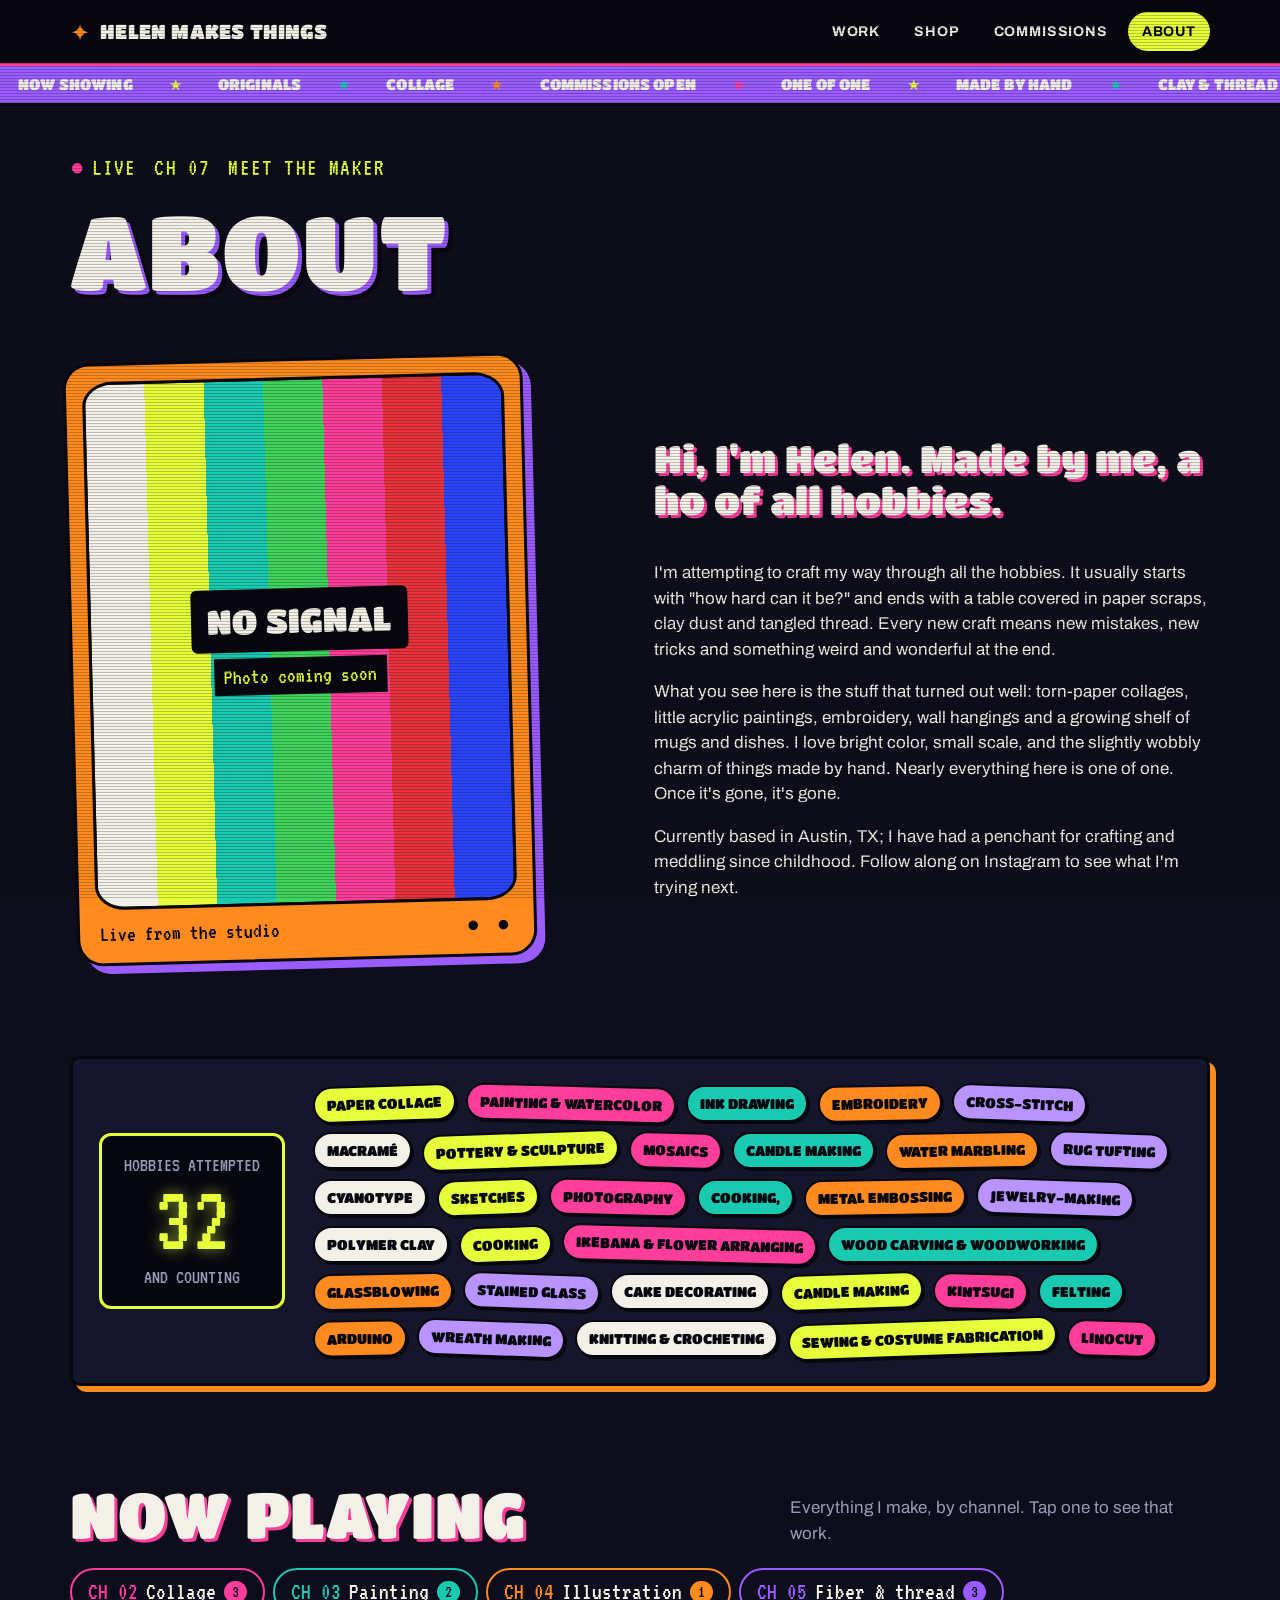
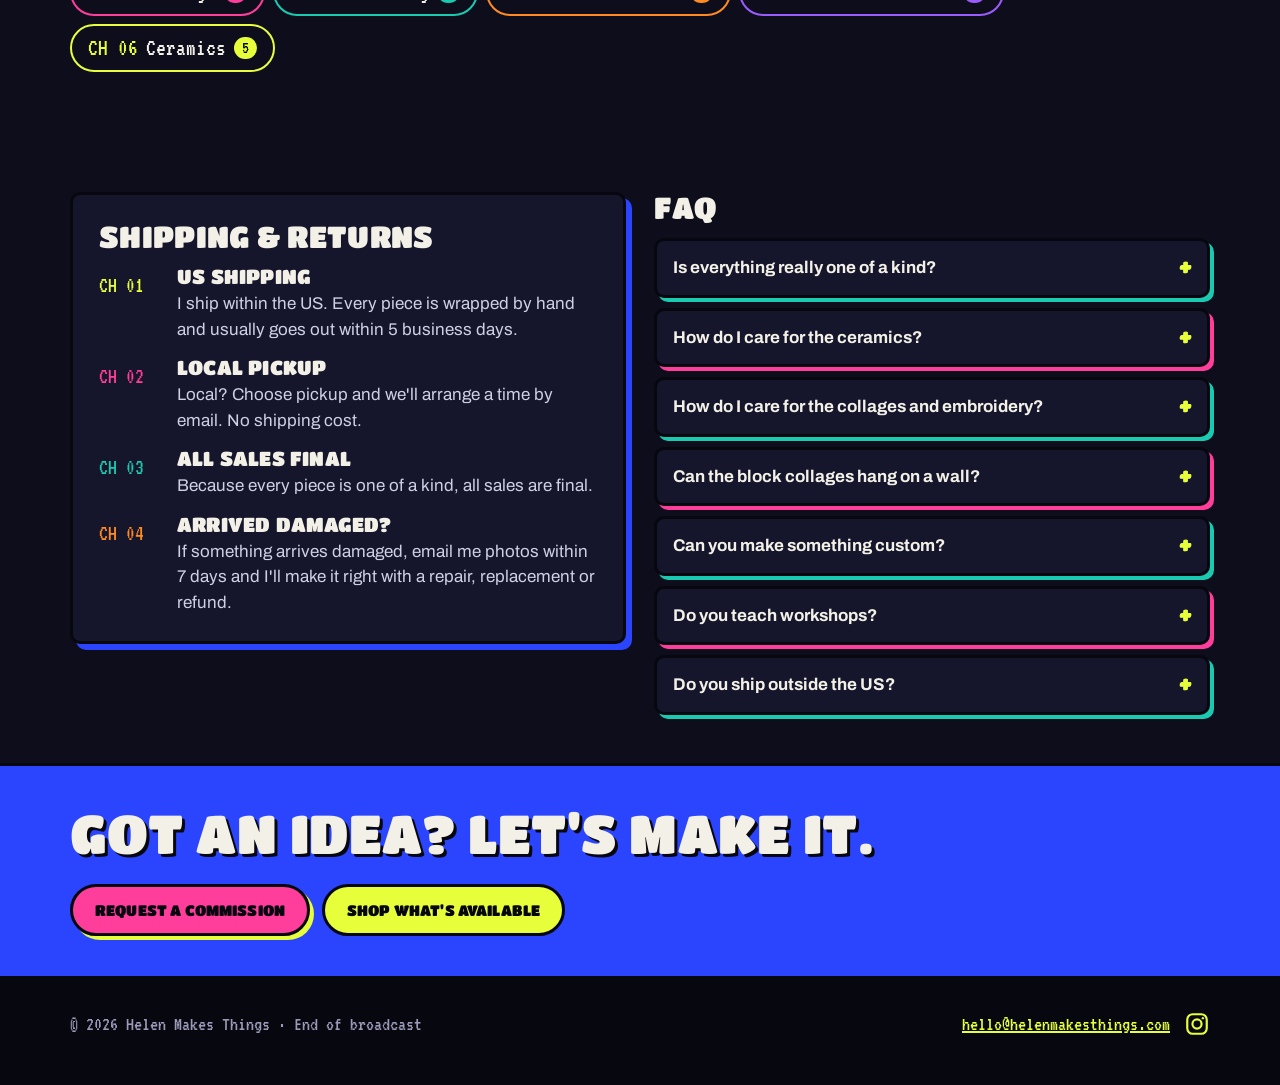
==== about.html @ 1c2e9bf0 "Launch Helen Makes Things website" ====
<!doctype html>
<html lang="en">
<head>
<meta charset="utf-8">
<meta name="viewport" content="width=device-width, initial-scale=1">
<title>About — Helen Makes Things</title>
<meta name="description" content="About Helen Makes Things.">
<link rel="preconnect" href="https://fonts.googleapis.com">
<link rel="preconnect" href="https://fonts.gstatic.com" crossorigin>
<link href="https://fonts.googleapis.com/css2?family=Archivo:wght@400;700&family=Titan+One&family=Instrument+Serif:ital@1&family=VT323&display=swap" rel="stylesheet">
<link rel="stylesheet" href="styles.css">
</head>
<body data-page="about">
<div id="site-header"></div>
<main>
<div class="page-title"><div class="wrap">
  <div class="osd"><span class="rec">LIVE</span><span>CH 07</span><span>MEET THE MAKER</span></div>
  <h1 style="margin-top:12px">About</h1>
</div></div>

<section class="block about-intro"><div class="wrap two">
  <div id="about-photo"></div>
  <div class="prose" id="about-bio"></div>
</div></section>

<section class="block"><div class="wrap">
  <div class="scoreboard panel">
    <div class="score"><span class="label">Hobbies attempted</span><span class="num" id="hobby-count"></span><span class="label">and counting</span></div>
    <div class="hobbies" id="about-hobbies"></div>
  </div>
</div></section>

<section class="block"><div class="wrap">
  <div class="block-head"><h2>Now playing</h2><p>Everything I make, by channel. Tap one to see that work.</p></div>
  <div class="channels" id="about-channels"></div>
</div></section>

<section class="block"><div class="wrap two">
  <div class="panel">
    <h2 style="font-size:30px;margin-bottom:16px">Shipping &amp; returns</h2>
    <ol class="steps" id="about-policies"></ol>
  </div>
  <div>
    <h2 style="font-size:30px;margin-bottom:16px">FAQ</h2>
    <div class="faq" id="about-faq"></div>
  </div>
</div></section>

<div class="cta"><div class="wrap">
  <h2>Got an idea? Let's make it.</h2>
  <div class="btn-row">
    <a class="btn pink" href="commissions.html">Request a commission</a>
    <a class="btn" href="shop.html">Shop what's available</a>
  </div>
</div></div>
</main>
<div id="site-footer"></div>
<script src="data.js"></script>
<script src="site.js"></script>
</body>
</html>
---- styles.css ----
:root {
  --ink: #07070f;
  --night: #0d0d1c;
  --panel: #15152b;
  --blue: #2b45ff;
  --yellow: #e6ff3a;
  --pink: #ff3d9a;
  --paper: #f3f1e7;
  --mute: #9a9ab8;
  --display: "Titan One", "Arial Rounded MT Bold", "Arial Black", sans-serif;
  --teal: #19c9b0; --orange: #ff8a1f; --purple: #9b5cff;
  --body: "Archivo", system-ui, sans-serif;
  --tv: "VT323", ui-monospace, monospace;
  --script: "Instrument Serif", Georgia, serif;
}
* { box-sizing: border-box; }
html { scroll-behavior: smooth; }
body {
  margin: 0; background: var(--night); color: var(--paper);
  font-family: var(--body); font-size: 17px; line-height: 1.5;
}
/* CRT scanlines over everything */
body::after {
  content: ""; position: fixed; inset: 0; pointer-events: none; z-index: 50;
  background: repeating-linear-gradient(to bottom, rgba(0,0,0,.22) 0 1px, transparent 1px 3px);
  mix-blend-mode: multiply;
}
a { color: inherit; }
img { max-width: 100%; display: block; }
.wrap { max-width: 1180px; margin: 0 auto; padding: 0 20px; }

/* ---------- header ---------- */
.top {
  position: sticky; top: 0; z-index: 20; background: var(--ink);
  border-bottom: 3px solid var(--yellow);
}
.top .wrap { display: flex; align-items: center; gap: 20px; padding-top: 12px; padding-bottom: 12px; flex-wrap: wrap; }
.logo {
  font-family: var(--display); text-transform: uppercase; text-decoration: none;
  font-size: 20px; letter-spacing: .02em; display: flex; align-items: center; gap: 10px;
}
.logo .star { color: var(--yellow); font-size: 24px; line-height: 1; }
.nav { margin-left: auto; display: flex; gap: 6px; flex-wrap: wrap; }
.nav a {
  text-decoration: none; text-transform: uppercase; font-weight: 700; font-size: 14px;
  letter-spacing: .06em; padding: 7px 12px; border: 2px solid transparent; border-radius: 999px;
}
.nav a:hover { border-color: var(--paper); }
.nav a[aria-current="page"] { background: var(--yellow); color: var(--ink); }

/* ---------- ticker ---------- */
.ticker { background: var(--blue); overflow: hidden; border-bottom: 3px solid var(--ink); }
.ticker-track {
  display: flex; width: max-content; animation: slide 28s linear infinite;
  font-family: var(--display); text-transform: uppercase; font-size: 15px; padding: 7px 0;
}
.ticker-track span { padding: 0 18px; white-space: nowrap; }
.ticker-track span:nth-child(even) { color: var(--yellow); }
@keyframes slide { to { transform: translateX(-50%); } }
@media (prefers-reduced-motion: reduce) { .ticker-track { animation: none; } }

/* ---------- hero ---------- */
.hero {
  position: relative; overflow: hidden; padding: 56px 0 48px;
  background:
    radial-gradient(ellipse at 20% 0%, rgba(43,69,255,.75), transparent 60%),
    radial-gradient(ellipse at 90% 100%, rgba(255,61,154,.35), transparent 55%),
    var(--night);
  border-bottom: 3px solid var(--ink);
}
.osd { font-family: var(--tv); font-size: 24px; color: var(--yellow); letter-spacing: .05em; display: flex; gap: 18px; flex-wrap: wrap; }
.osd .rec::before { content: "●"; color: var(--pink); margin-right: 6px; animation: blink 1.2s steps(2) infinite; }
@keyframes blink { 50% { opacity: 0; } }
h1, h2, h3 { font-family: var(--display); text-transform: uppercase; line-height: .95; margin: 0; letter-spacing: -.01em; }
.hero h1 {
  font-size: clamp(48px, 10.5vw, 132px); margin: 14px 0 18px;
  text-shadow: 4px 4px 0 var(--blue), 8px 8px 0 var(--ink);
}
.hero h1 em { font-family: var(--script); font-style: italic; text-transform: none; font-weight: 400; color: var(--yellow); letter-spacing: 0; }
.hero p { max-width: 560px; font-size: 20px; margin: 0 0 26px; }
.sticker {
  position: absolute; right: 4%; top: 46px; transform: rotate(12deg);
  background: var(--yellow); color: var(--ink); border: 3px solid var(--ink);
  border-radius: 50%; padding: 22px 30px; text-align: center;
  font-family: var(--script); font-style: italic; font-size: 26px; line-height: 1;
  box-shadow: 5px 5px 0 var(--pink);
}
@media (max-width: 800px) { .sticker { position: static; display: inline-block; margin-top: 26px; transform: rotate(-4deg); } }

/* ---------- buttons ---------- */
.btn {
  display: inline-flex; align-items: center; gap: 10px; cursor: pointer;
  font-family: var(--display); text-transform: uppercase; font-size: 15px; text-decoration: none;
  background: var(--yellow); color: var(--ink); border: 3px solid var(--ink); border-radius: 999px;
  padding: 12px 22px; box-shadow: 4px 4px 0 var(--blue); transition: transform .08s, box-shadow .08s;
}
.btn:hover { transform: translate(2px, 2px); box-shadow: 2px 2px 0 var(--blue); }
.btn.pink { background: var(--pink); box-shadow: 4px 4px 0 var(--yellow); }
.btn.ghost { background: transparent; color: var(--paper); border-color: var(--paper); box-shadow: none; }
.btn .price { font-family: var(--tv); font-size: 22px; line-height: 1; }
.btn-row { display: flex; gap: 12px; flex-wrap: wrap; }

/* ---------- sections ---------- */
section.block { padding: 48px 0; }
.block-head { display: flex; align-items: end; justify-content: space-between; gap: 20px; flex-wrap: wrap; margin-bottom: 22px; }
.block-head h2 { font-size: clamp(34px, 6vw, 64px); }
.block-head p { margin: 0; color: var(--mute); max-width: 420px; }
.page-title { padding: 44px 0 8px; }
.page-title h1 { font-size: clamp(44px, 9vw, 104px); text-shadow: 4px 4px 0 var(--blue); }
.page-title p { font-size: 20px; max-width: 620px; }

/* ---------- channel filters ---------- */
.channels { display: flex; gap: 8px; flex-wrap: wrap; margin-bottom: 24px; align-items: center; }
.channels button {
  font-family: var(--tv); font-size: 22px; line-height: 1; cursor: pointer;
  background: var(--panel); color: var(--paper); border: 2px solid var(--mute);
  padding: 8px 14px; border-radius: 6px;
}
.channels button b { color: var(--yellow); font-weight: 400; margin-right: 8px; }
.channels button[aria-pressed="true"] { background: var(--blue); border-color: var(--yellow); }
.channels .sale-toggle { margin-left: auto; border-style: dashed; }
.channels .sale-toggle[aria-pressed="true"] { background: var(--pink); color: var(--ink); border-style: solid; border-color: var(--ink); }

/* ---------- grid ---------- */
.grid { display: grid; grid-template-columns: repeat(auto-fill, minmax(250px, 1fr)); gap: 22px; }
.card {
  background: var(--panel); border: 3px solid var(--ink); border-radius: 10px; overflow: hidden;
  box-shadow: 6px 6px 0 var(--blue); cursor: pointer; text-align: left; padding: 0; color: inherit; font: inherit;
  display: flex; flex-direction: column; transition: transform .1s, box-shadow .1s;
}
.card:hover, .card:focus-visible { transform: translate(-2px, -2px); box-shadow: 9px 9px 0 var(--yellow); outline: none; }
.art { aspect-ratio: 4 / 5; position: relative; background-size: cover; background-position: center; border-bottom: 3px solid var(--ink); }
.art img { width: 100%; height: 100%; object-fit: cover; }
.tag {
  position: absolute; top: 10px; left: 10px; font-family: var(--display); font-size: 12px; text-transform: uppercase;
  padding: 4px 9px; border: 2px solid var(--ink); border-radius: 4px; background: var(--yellow); color: var(--ink);
}
.tag.print { background: var(--paper); }
.tag.sold { background: var(--pink); transform: rotate(-4deg); }
.tag.archive { background: var(--ink); color: var(--mute); border-color: var(--mute); }
.card-body { padding: 14px 14px 16px; display: flex; flex-direction: column; gap: 4px; }
.card-body h3 { font-size: 19px; }
.card-body .meta { font-family: var(--tv); font-size: 19px; color: var(--mute); line-height: 1.1; }
.card-body .cost { font-family: var(--tv); font-size: 26px; color: var(--yellow); line-height: 1; margin-top: 6px; }
.empty { font-family: var(--tv); font-size: 26px; color: var(--mute); padding: 40px 0; }

/* ---------- detail dialog ---------- */
dialog {
  width: min(920px, 94vw); padding: 0; color: var(--paper); background: var(--panel);
  border: 3px solid var(--yellow); border-radius: 12px; box-shadow: 10px 10px 0 var(--blue);
}
dialog::backdrop { background: rgba(4,4,12,.82); }
.detail { display: grid; grid-template-columns: 1fr 1fr; }
.detail .art { aspect-ratio: auto; min-height: 420px; border-bottom: 0; border-right: 3px solid var(--ink); }
.detail-body { padding: 26px; display: flex; flex-direction: column; gap: 12px; }
.detail-body h2 { font-size: 36px; }
.detail-body .meta { font-family: var(--tv); font-size: 22px; color: var(--yellow); line-height: 1.15; }
.detail-body .note { font-size: 14px; color: var(--mute); margin: 0; }
.close { position: absolute; top: 10px; right: 10px; z-index: 2; width: 40px; height: 40px; border-radius: 50%;
  border: 3px solid var(--ink); background: var(--pink); color: var(--ink); font-family: var(--display); font-size: 18px; cursor: pointer; }
@media (max-width: 700px) { .detail { grid-template-columns: 1fr; } .detail .art { min-height: 300px; border-right: 0; border-bottom: 3px solid var(--ink); } }

/* ---------- panels, steps, forms ---------- */
.panel { background: var(--panel); border: 3px solid var(--ink); border-radius: 10px; padding: 26px; box-shadow: 6px 6px 0 var(--blue); }
.two { display: grid; grid-template-columns: 1fr 1fr; gap: 28px; align-items: start; }
@media (max-width: 800px) { .two { grid-template-columns: 1fr; } }
.steps { list-style: none; padding: 0; margin: 0; display: grid; gap: 16px; counter-reset: s; }
.steps li { counter-increment: s; display: grid; grid-template-columns: 64px 1fr; gap: 14px; align-items: start; }
.steps li::before { content: "CH " counter(s, decimal-leading-zero); font-family: var(--tv); font-size: 22px; color: var(--yellow); padding-top: 2px; }
.steps h3 { font-size: 20px; margin-bottom: 4px; }
.steps p { margin: 0; color: #cfcfe6; }
form { display: grid; gap: 14px; }
label { display: grid; gap: 6px; font-weight: 700; font-size: 14px; text-transform: uppercase; letter-spacing: .06em; }
input, select, textarea {
  font: inherit; font-size: 17px; color: var(--paper); background: var(--ink);
  border: 2px solid var(--mute); border-radius: 6px; padding: 11px 12px; width: 100%;
}
input:focus, select:focus, textarea:focus, button:focus-visible, a:focus-visible { outline: 3px solid var(--yellow); outline-offset: 2px; }
.banner { background: var(--pink); color: var(--ink); font-family: var(--display); text-transform: uppercase; padding: 10px 16px; border: 3px solid var(--ink); border-radius: 8px; display: inline-block; transform: rotate(-1.5deg); }
.prose p { max-width: 62ch; }
.prose .lead { font-size: 22px; }

/* ---------- call-to-action strip + footer ---------- */
.cta { background: var(--blue); border-block: 3px solid var(--ink); padding: 40px 0; }
.cta .wrap { display: flex; align-items: center; justify-content: space-between; gap: 24px; flex-wrap: wrap; }
.cta h2 { font-size: clamp(30px, 5vw, 54px); text-shadow: 3px 3px 0 var(--ink); }
footer { background: var(--ink); padding: 30px 0 46px; font-family: var(--tv); font-size: 20px; color: var(--mute); }
footer .wrap { display: flex; justify-content: space-between; gap: 16px; flex-wrap: wrap; }
footer a { color: var(--yellow); }

/* ============ v2: bubbly type, more colour, TV-set cards ============ */
h1, h2, h3, .logo, .btn, .tag, .ticker-track, .banner, .close { font-weight: 400; letter-spacing: .01em; }
h1, h2, h3 { line-height: 1; }
.hero h1 { text-shadow: 4px 4px 0 var(--pink), 8px 8px 0 var(--purple), 12px 12px 0 var(--ink); }
.hero h1 em { color: var(--yellow); }
.hero {
  background:
    radial-gradient(ellipse at 15% 0%, rgba(43,69,255,.8), transparent 55%),
    radial-gradient(ellipse at 95% 10%, rgba(25,201,176,.45), transparent 45%),
    radial-gradient(ellipse at 85% 100%, rgba(255,61,154,.45), transparent 55%),
    radial-gradient(ellipse at 10% 100%, rgba(155,92,255,.4), transparent 50%),
    var(--night);
}
.sticker { background: var(--orange); box-shadow: 5px 5px 0 var(--teal); }
.page-title h1 { text-shadow: 4px 4px 0 var(--purple), 8px 8px 0 var(--ink); }
.block-head h2 { text-shadow: 3px 3px 0 var(--teal); }
section.block:nth-of-type(odd) .block-head h2 { text-shadow: 3px 3px 0 var(--pink); }

/* rainbow ticker + logo star */
.ticker { background: var(--purple); }
.ticker-track span:nth-child(8n+2) { color: var(--yellow); }
.ticker-track span:nth-child(8n+4) { color: var(--teal); }
.ticker-track span:nth-child(8n+6) { color: var(--orange); }
.ticker-track span:nth-child(8n+8) { color: var(--pink); }
.ticker-track span:nth-child(odd) { color: var(--paper); }
.top { border-bottom-color: var(--pink); }
.logo .star { color: var(--orange); }

/* channel buttons: one colour each */
.channels button:nth-child(6n+1) { --c: var(--yellow); }
.channels button:nth-child(6n+2) { --c: var(--pink); }
.channels button:nth-child(6n+3) { --c: var(--teal); }
.channels button:nth-child(6n+4) { --c: var(--orange); }
.channels button:nth-child(6n+5) { --c: var(--purple); }
.channels button:nth-child(6n+6) { --c: var(--paper); }
.channels button[data-m] { border-color: var(--c); border-radius: 999px; }
.channels button[data-m] b { color: var(--c); }
.channels button[data-m][aria-pressed="true"] { background: var(--c); color: var(--ink); border-color: var(--ink); box-shadow: 3px 3px 0 var(--paper); }
.channels button[data-m][aria-pressed="true"] b { color: var(--ink); }
.steps li:nth-child(4n+2)::before { color: var(--pink); }
.steps li:nth-child(4n+3)::before { color: var(--teal); }
.steps li:nth-child(4n+4)::before { color: var(--orange); }

/* cards as little coloured TV sets */
.grid { gap: 30px 26px; }
.card:nth-child(5n+1) { --acc: var(--yellow); --sh: var(--pink); }
.card:nth-child(5n+2) { --acc: var(--pink);   --sh: var(--teal); }
.card:nth-child(5n+3) { --acc: var(--teal);   --sh: var(--orange); }
.card:nth-child(5n+4) { --acc: var(--orange); --sh: var(--purple); }
.card:nth-child(5n+5) { --acc: var(--purple); --sh: var(--yellow); }
.card {
  background: var(--acc); color: var(--ink); border-radius: 22px; padding: 12px 12px 0;
  box-shadow: 7px 7px 0 var(--sh); overflow: visible;
}
.card:nth-child(odd) { transform: rotate(-1deg); }
.card:nth-child(even) { transform: rotate(1deg); }
.card:hover, .card:focus-visible { transform: rotate(0) translate(-3px, -3px); box-shadow: 11px 11px 0 var(--sh); }
.card .art {
  border: 3px solid var(--ink); border-radius: 26px / 20px; overflow: hidden;
  box-shadow: inset 0 0 0 4px rgba(7,7,15,.35);
}
.card .art::after { /* screen glare */
  content: ""; position: absolute; inset: 0; pointer-events: none;
  background: linear-gradient(135deg, rgba(255,255,255,.28) 0 12%, transparent 30%);
}
.card-body { padding: 12px 4px 14px; position: relative; }
.card-body::after { /* TV knobs */
  content: ""; position: absolute; right: 4px; top: 14px; width: 12px; height: 12px; border-radius: 50%;
  background: var(--ink); box-shadow: -18px 0 0 var(--ink);
}
.card-body h3 { font-size: 20px; padding-right: 44px; }
.card-body .meta { color: rgba(7,7,15,.78); }
.card-body .cost {
  align-self: flex-start; background: var(--ink); color: var(--acc); border-radius: 999px;
  padding: 4px 12px; margin-top: 8px;
}
.card .tag { border-radius: 999px; }
@media (prefers-reduced-motion: reduce) { .card { transform: none !important; } }

/* ============ v3: real photos + photo switcher in the detail view ============ */
.card .art { background: var(--ink); }
.detail .viewer { display: flex; flex-direction: column; background: var(--ink); border-right: 3px solid var(--ink); }
.detail .viewer .art { flex: 1; border-right: 0; min-height: 460px; max-height: 72vh; }
.detail .viewer .art img { object-fit: contain; }
.thumbs { display: flex; gap: 8px; padding: 10px; background: var(--ink); }
.thumbs button { width: 60px; height: 60px; padding: 0; border: 2px solid var(--mute); border-radius: 8px; overflow: hidden; cursor: pointer; background: none; }
.thumbs button img { width: 100%; height: 100%; object-fit: cover; }
.thumbs button[aria-pressed="true"] { border-color: var(--yellow); box-shadow: 0 0 0 2px var(--yellow); }
@media (max-width: 700px) { .detail .viewer { border-right: 0; border-bottom: 3px solid var(--ink); } .detail .viewer .art { min-height: 320px; } }

/* ============ v4: About page ============ */
.about-intro .two { align-items: center; }
.tv-photo { margin: 0; background: var(--orange); border: 3px solid var(--ink); border-radius: 26px; padding: 16px 16px 12px; box-shadow: 8px 8px 0 var(--purple); transform: rotate(-1.5deg); max-width: 460px; }
.tv-photo .screen { aspect-ratio: 4 / 5; border: 3px solid var(--ink); border-radius: 30px / 24px; overflow: hidden; background: var(--ink); position: relative; }
.tv-photo .screen img { width: 100%; height: 100%; object-fit: cover; }
.tv-photo figcaption { font-family: var(--tv); font-size: 22px; color: var(--ink); padding: 8px 4px 0; display: flex; justify-content: space-between; }
.tv-photo figcaption::after { content: "● ●"; letter-spacing: 4px; }
.no-signal { position: absolute; inset: 0; display: grid; place-content: center; text-align: center; gap: 6px;
  background: linear-gradient(90deg, #f3f1e7 0 14.28%, var(--yellow) 0 28.56%, var(--teal) 0 42.84%, #3fd35b 0 57.12%, var(--pink) 0 71.4%, #e8323c 0 85.68%, var(--blue) 0); }
.no-signal span { font-family: var(--display); font-size: 34px; text-transform: uppercase; background: var(--ink); color: var(--paper); padding: 6px 16px; border-radius: 6px; }
.no-signal small { font-family: var(--tv); font-size: 22px; background: var(--ink); color: var(--yellow); padding: 2px 10px; justify-self: center; }
.prose .lead { font-family: var(--display); font-size: clamp(26px, 3.4vw, 38px); line-height: 1.1; text-shadow: 3px 3px 0 var(--pink); }
mark.todo { background: var(--yellow); color: var(--ink); padding: 0 4px; border-radius: 3px; }
.chip { display: inline-flex; align-items: center; gap: 8px; text-decoration: none; font-family: var(--tv); font-size: 24px; line-height: 1; padding: 10px 16px; border: 2px solid var(--c, var(--yellow)); border-radius: 999px; }
.chip b { color: var(--c, var(--yellow)); font-weight: 400; }
.chip span { background: var(--c, var(--yellow)); color: var(--ink); border-radius: 999px; padding: 2px 8px; font-size: 18px; }
.chip:hover { background: var(--c, var(--yellow)); color: var(--ink); }
.chip:hover b { color: var(--ink); }
.chip:nth-child(5n+1) { --c: var(--pink); } .chip:nth-child(5n+2) { --c: var(--teal); } .chip:nth-child(5n+3) { --c: var(--orange); }
.chip:nth-child(5n+4) { --c: var(--purple); } .chip:nth-child(5n+5) { --c: var(--yellow); }
.faq { display: grid; gap: 10px; }
.faq details { background: var(--panel); border: 3px solid var(--ink); border-radius: 10px; box-shadow: 4px 4px 0 var(--teal); }
.faq details:nth-child(even) { box-shadow: 4px 4px 0 var(--pink); }
.faq summary { cursor: pointer; padding: 14px 16px; font-weight: 700; list-style: none; display: flex; justify-content: space-between; gap: 12px; }
.faq summary::-webkit-details-marker { display: none; }
.faq summary::after { content: "+"; font-family: var(--display); color: var(--yellow); font-size: 22px; line-height: 1; }
.faq details[open] summary::after { content: "–"; }
.faq details p { margin: 0; padding: 0 16px 16px; color: #cfcfe6; }
.scoreboard { display: grid; grid-template-columns: auto 1fr; gap: 28px; align-items: center; box-shadow: 6px 6px 0 var(--orange); }
.score { display: grid; justify-items: center; text-align: center; background: var(--ink); border: 3px solid var(--yellow); border-radius: 12px; padding: 14px 22px; }
.score .num { font-family: var(--tv); font-size: 96px; line-height: .85; color: var(--yellow); text-shadow: 0 0 14px rgba(230,255,58,.55); }
.score .label { font-family: var(--tv); font-size: 20px; color: var(--mute); text-transform: uppercase; }
.hobbies { display: flex; flex-wrap: wrap; gap: 10px; }
.hobby { font-family: var(--display); text-transform: uppercase; font-size: 14px; color: var(--ink); background: var(--c); border: 2px solid var(--ink); border-radius: 999px; padding: 6px 12px; box-shadow: 2px 2px 0 var(--ink); }
.hobby:nth-child(6n+1) { --c: var(--yellow); transform: rotate(-2deg); } .hobby:nth-child(6n+2) { --c: var(--pink); transform: rotate(1.5deg); }
.hobby:nth-child(6n+3) { --c: var(--teal); } .hobby:nth-child(6n+4) { --c: var(--orange); transform: rotate(-1deg); }
.hobby:nth-child(6n+5) { --c: #b994ff; transform: rotate(2deg); } .hobby:nth-child(6n+6) { --c: var(--paper); }
@media (max-width: 640px) { .scoreboard { grid-template-columns: 1fr; } }
footer .wrap > span:last-child { display: inline-flex; align-items: center; gap: 14px; }
footer .ig { display: inline-flex; color: var(--yellow); transition: color .15s, transform .15s; }
footer .ig:hover { color: var(--pink); transform: rotate(-8deg) scale(1.1); }
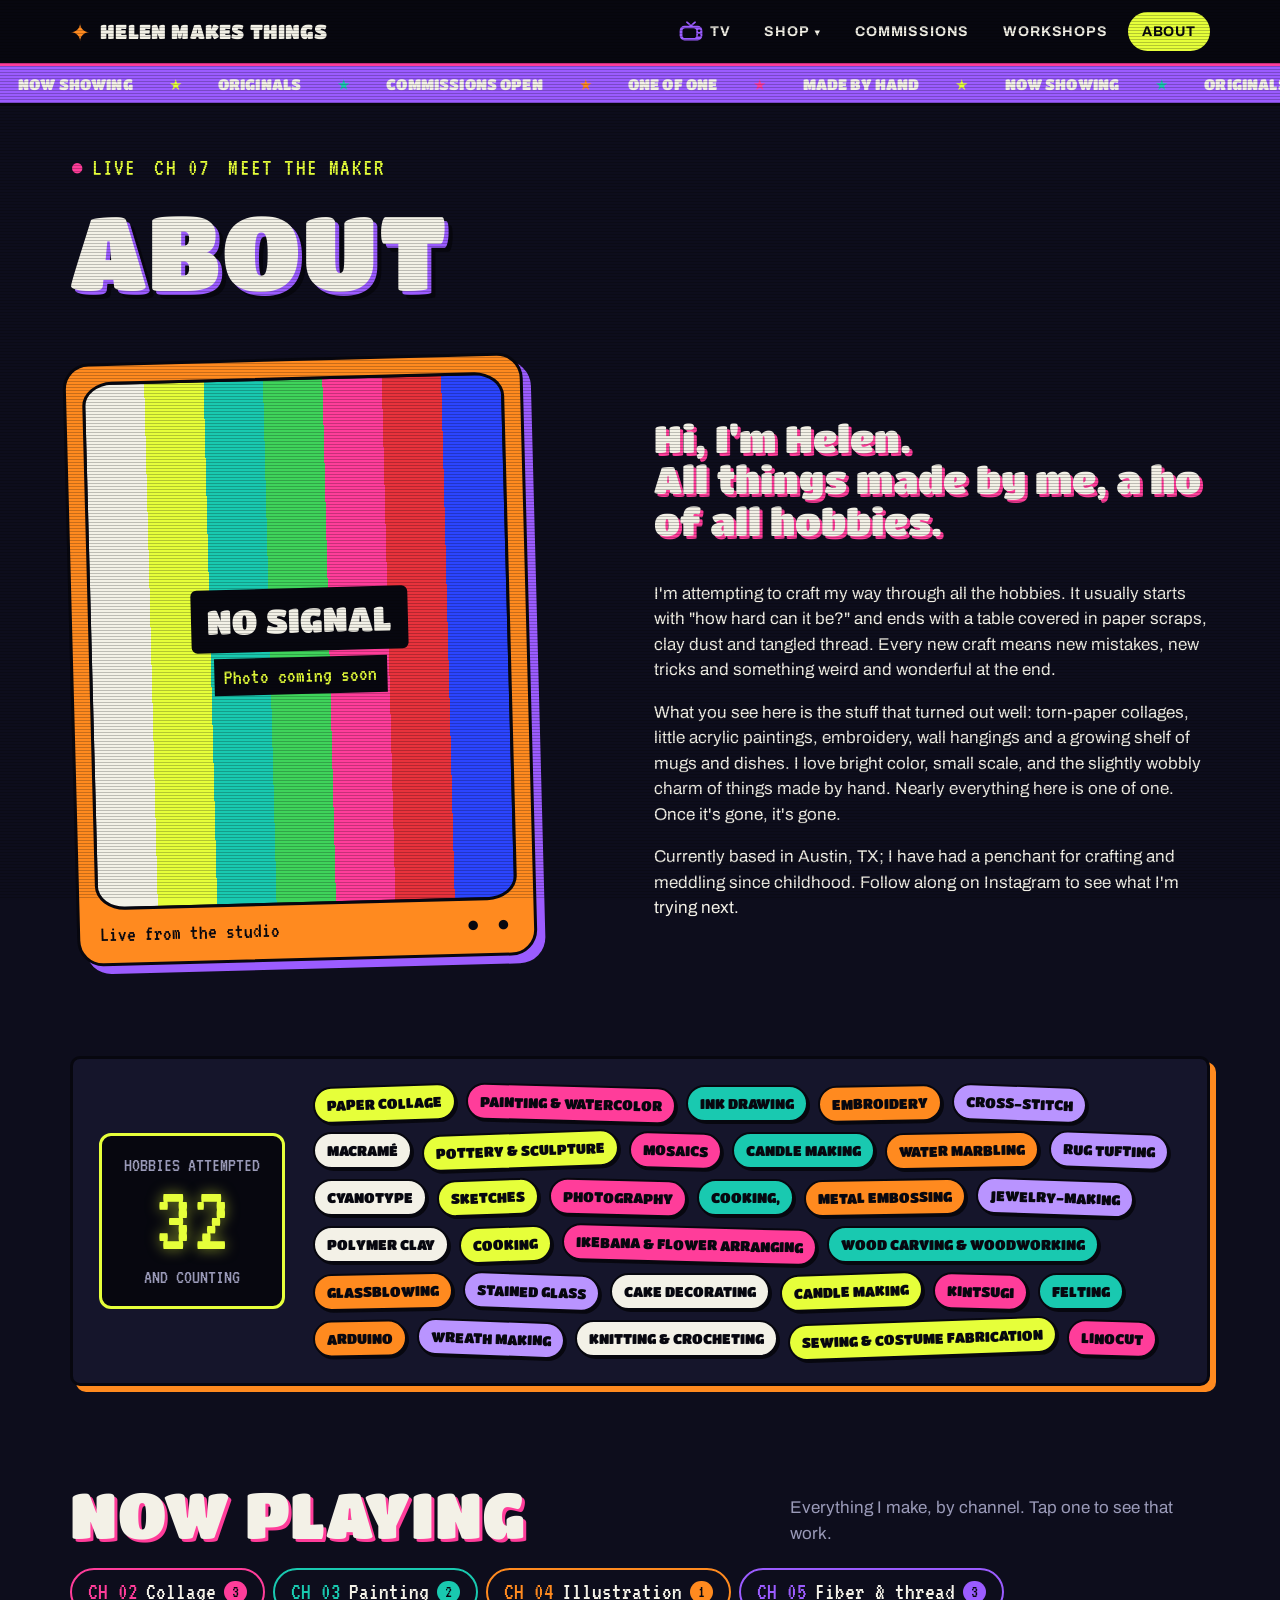
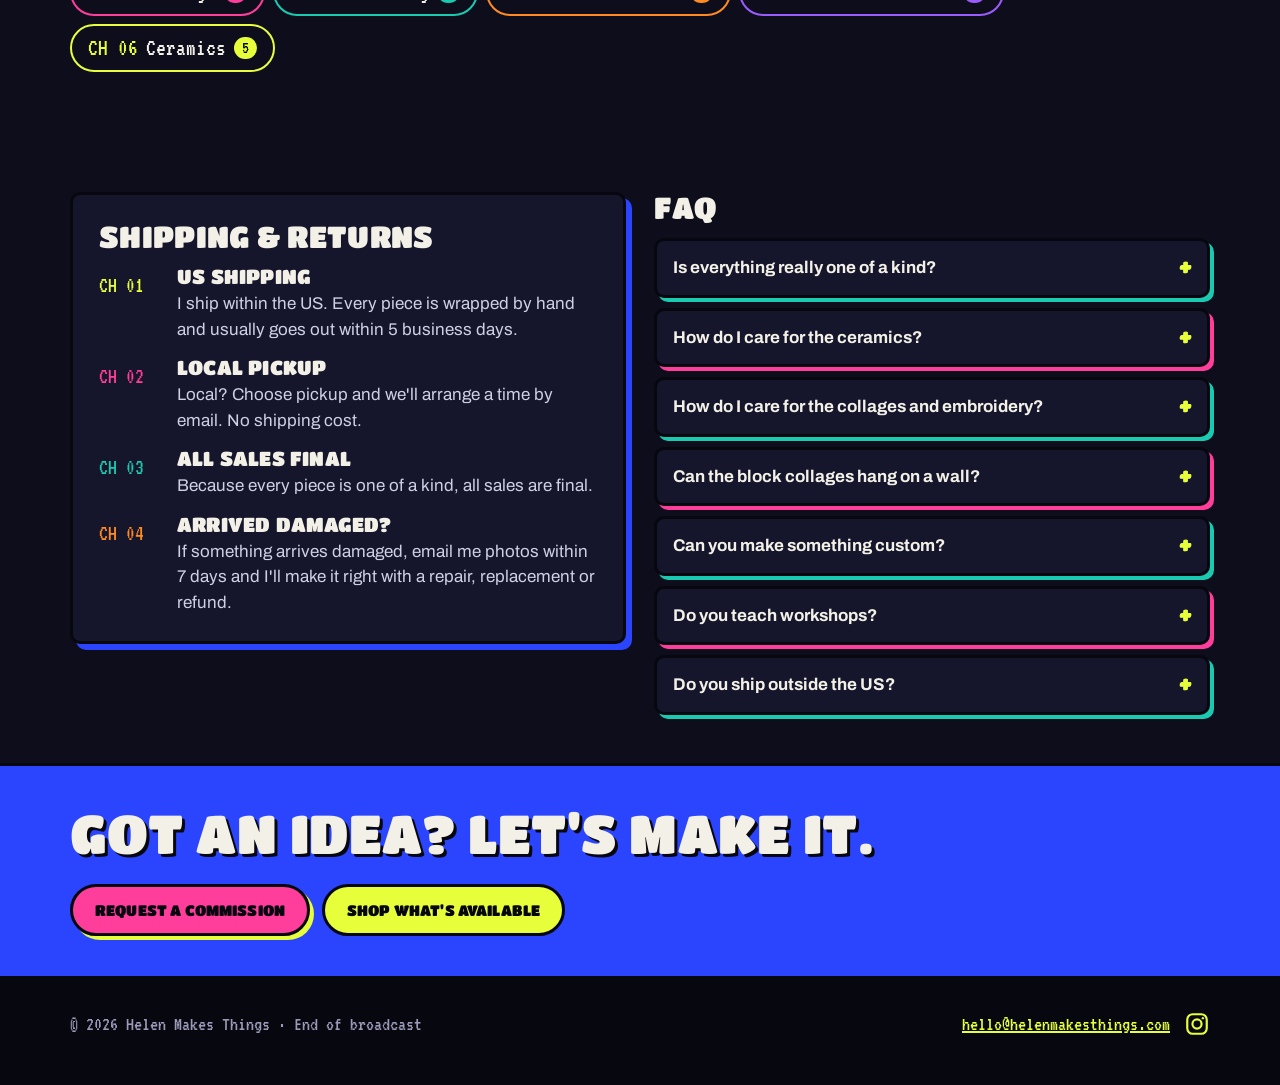
==== commit 5dfeccb0: "SEO, piece pages, link previews, visitor analytics" ====
--- a/about.html
+++ b/about.html
@@ -3,8 +3,17 @@
 <head>
 <meta charset="utf-8">
 <meta name="viewport" content="width=device-width, initial-scale=1">
-<title>About — Helen Makes Things</title>
-<meta name="description" content="About Helen Makes Things.">
+<title>About Helen · Austin Maker of All Hobbies | Helen Makes Things</title>
+<meta name="description" content="Meet Helen, an Austin, TX maker trying every craft: collage, painting, embroidery, pottery and 30+ more hobbies. Shipping, pickup and FAQ.">
+<link rel="canonical" href="https://helenmakesthings.com/about.html">
+<link rel="icon" href="favicon.svg" type="image/svg+xml">
+<meta property="og:site_name" content="Helen Makes Things">
+<meta property="og:type" content="website">
+<meta property="og:title" content="About Helen · Austin Maker of All Hobbies | Helen Makes Things">
+<meta property="og:description" content="Meet Helen, an Austin, TX maker trying every craft: collage, painting, embroidery, pottery and 30+ more hobbies. Shipping, pickup and FAQ.">
+<meta property="og:url" content="https://helenmakesthings.com/about.html">
+<meta property="og:image" content="https://helenmakesthings.com/images/share.jpg">
+<meta name="twitter:card" content="summary_large_image">
 <link rel="preconnect" href="https://fonts.googleapis.com">
 <link rel="preconnect" href="https://fonts.gstatic.com" crossorigin>
 <link href="https://fonts.googleapis.com/css2?family=Archivo:wght@400;700&family=Titan+One&family=Instrument+Serif:ital@1&family=VT323&display=swap" rel="stylesheet">
@@ -57,5 +66,6 @@
 <div id="site-footer"></div>
 <script src="data.js"></script>
 <script src="site.js"></script>
+<!-- Cloudflare Web Analytics --><script defer src='https://static.cloudflareinsights.com/beacon.min.js' data-cf-beacon='{"token": "6a5af505f2d046c8a8bab8df41182385"}'></script><!-- End Cloudflare Web Analytics -->
 </body>
 </html>
--- a/styles.css
+++ b/styles.css
@@ -319,3 +319,346 @@
 footer .wrap > span:last-child { display: inline-flex; align-items: center; gap: 14px; }
 footer .ig { display: inline-flex; color: var(--yellow); transition: color .15s, transform .15s; }
 footer .ig:hover { color: var(--pink); transform: rotate(-8deg) scale(1.1); }
+
+/* ============ v5: tagline line break + workshops Coming Soon ============ */
+[data-site-tagline] { white-space: pre-line; }
+.coming-soon { grid-column: 1 / -1; text-align: center; padding: 56px 20px 64px; border: 3px solid var(--ink); border-radius: 18px; box-shadow: 8px 8px 0 var(--pink);
+  background: repeating-linear-gradient(90deg, rgba(255,255,255,.035) 0 2px, transparent 2px 6px), var(--panel); }
+.coming-soon .osd { justify-content: center; margin-bottom: 14px; }
+.coming-soon h2 { font-size: clamp(54px, 12vw, 140px); color: var(--yellow); text-shadow: 4px 4px 0 var(--pink), 8px 8px 0 var(--purple), 12px 12px 0 var(--ink); }
+.coming-soon p { margin: 26px auto 0; max-width: 46ch; font-size: 19px; }
+.coming-soon a { color: var(--yellow); }
+
+/* ============ v6: Shop hover menu + Shop category buttons ============ */
+.has-menu { position: relative; display: flex; }
+.has-menu .caret { font-size: 11px; margin-left: 2px; display: inline-block; transition: transform .15s; }
+.has-menu .menu {
+  display: none; position: absolute; top: 100%; left: 0; z-index: 30; min-width: 190px; padding-top: 10px;
+}
+.has-menu .menu::before { content: ""; position: absolute; inset: 10px 0 0; background: var(--ink); border: 3px solid var(--yellow); border-radius: 12px; box-shadow: 6px 6px 0 var(--pink); z-index: -1; }
+.has-menu .menu a { display: block; margin: 4px 6px; border-radius: 8px; white-space: nowrap; }
+.has-menu .menu a:first-child { margin-top: 10px; color: var(--yellow); border-bottom: 2px dashed rgba(230,255,58,.35); border-radius: 8px 8px 0 0; padding-bottom: 10px; }
+.has-menu .menu a:last-child { margin-bottom: 10px; }
+.has-menu .menu a:hover, .has-menu .menu a:focus-visible { background: var(--yellow); color: var(--ink); border-color: transparent; }
+.has-menu:hover .menu, .has-menu:focus-within .menu { display: block; }
+.has-menu:hover .caret, .has-menu:focus-within .caret { transform: rotate(180deg); }
+@media (max-width: 700px) { .has-menu .menu { left: auto; right: -40px; } }
+.shop-cats { margin: 22px 0 0; }
+.shop-cats .chip { font-size: 21px; padding: 8px 14px; }
+.shop-cats .chip[aria-current] { background: var(--c, var(--yellow)); color: var(--ink); box-shadow: 3px 3px 0 var(--paper); }
+.shop-cats .chip:first-child { --c: var(--yellow); }
+
+/* ============ v7: home page TV + TV guide ============ */
+.sr-only { position: absolute; width: 1px; height: 1px; overflow: hidden; clip: rect(0 0 0 0); white-space: nowrap; }
+.tv-hero { padding: 40px 0 48px; }
+.tv-layout { display: grid; grid-template-columns: minmax(0, 0.85fr) minmax(0, 1.15fr); gap: 40px; align-items: center; }
+.tv-hero h1 { font-size: clamp(46px, 7vw, 96px); margin: 12px 0 16px; }
+.tv-intro p { font-size: 19px; }
+@media (max-width: 960px) {
+  .tv-layout { grid-template-columns: 1fr; gap: 26px; }
+  .tv-intro { text-align: center; }
+  .tv-intro .osd, .tv-intro .btn-row { justify-content: center; }
+}
+
+/* --- the set --- */
+.tv { width: 100%; max-width: 640px; justify-self: center; }
+.tv-body {
+  background: linear-gradient(180deg, #2a2a2e 0%, #18181b 55%, #121214 100%);
+  border-radius: 26px 26px 18px 18px; padding: 22px 22px 0;
+  box-shadow: inset 0 2px 0 rgba(255,255,255,.12), inset 0 -3px 0 rgba(0,0,0,.6), 0 0 0 3px var(--ink), 10px 12px 0 var(--pink), 0 30px 60px rgba(0,0,0,.5);
+}
+.tv-bezel { background: #0d0d0f; border-radius: 22px; padding: 14px; box-shadow: inset 0 0 0 2px #2c2c31, inset 0 6px 14px rgba(0,0,0,.9); }
+.tv-screen {
+  position: relative; aspect-ratio: 4 / 3; overflow: hidden; background: #101012;
+  border-radius: 34px / 30px;
+  box-shadow: inset 0 0 40px rgba(0,0,0,.85), inset 0 0 0 2px #000;
+}
+.tv-picture, .tv-static, .tv-open { position: absolute; inset: 0; }
+.tv-fill { position: absolute; inset: -20px; width: calc(100% + 40px); height: calc(100% + 40px); object-fit: cover; filter: blur(22px) brightness(.45) saturate(1.2); }
+.tv-art { position: absolute; inset: 0; width: 100%; height: 100%; object-fit: contain; filter: saturate(1.08) contrast(1.04); }
+/* curved-glass glare, scanlines and vignette */
+.tv-screen::before { content: ""; position: absolute; inset: 0; z-index: 3; pointer-events: none;
+  background:
+    radial-gradient(120% 90% at 30% 10%, rgba(255,255,255,.16), transparent 45%),
+    repeating-linear-gradient(to bottom, rgba(0,0,0,.25) 0 1px, transparent 1px 3px),
+    radial-gradient(ellipse at center, transparent 55%, rgba(0,0,0,.55) 100%); }
+.tv-static { width: 100%; height: 100%; opacity: 0; z-index: 4; image-rendering: pixelated; pointer-events: none; transition: opacity .08s; }
+.tv-screen.is-static .tv-static { opacity: 1; }
+.tv-open { z-index: 6; background: transparent; border: 0; cursor: pointer; border-radius: inherit; }
+.tv-open:focus-visible { outline: 3px solid var(--yellow); outline-offset: -6px; }
+.tv-osd { position: absolute; top: 6%; right: 8%; z-index: 5; font-family: var(--tv); font-size: clamp(28px, 6vw, 46px); color: #6dff7c;
+  text-shadow: 0 0 8px rgba(109,255,124,.7), 2px 2px 0 rgba(0,0,0,.6); opacity: 0; transition: opacity .2s; pointer-events: none; }
+.tv-osd.show { opacity: 1; }
+.tv-lower { position: absolute; left: 6%; right: 6%; bottom: 7%; z-index: 5; pointer-events: none; display: flex; flex-wrap: wrap; align-items: center; gap: 4px 10px;
+  background: rgba(10,14,60,.82); border: 2px solid rgba(230,255,58,.7); border-radius: 6px; padding: 7px 12px; }
+.tv-lower .net { font-family: var(--tv); font-size: 19px; color: var(--yellow); text-transform: uppercase; }
+.tv-lower b { font-family: var(--display); font-weight: 400; text-transform: uppercase; font-size: clamp(14px, 2.4vw, 19px); color: #fff; }
+.tag-mini { font-family: var(--display); font-size: 11px; text-transform: uppercase; padding: 2px 7px; border-radius: 999px; background: var(--yellow); color: var(--ink); }
+.tag-mini.sold { background: var(--pink); }
+
+/* --- controls panel under the screen --- */
+.tv-panel { display: grid; grid-template-columns: 1fr auto 1fr; align-items: center; gap: 14px; padding: 14px 4px 16px; }
+.tv-grille { height: 44px; border-radius: 6px; background: radial-gradient(circle, #050506 1.4px, transparent 1.7px) 0 0 / 7px 7px, #1d1d20; box-shadow: inset 0 1px 2px rgba(0,0,0,.7); }
+.tv-controls { display: flex; align-items: center; gap: 14px; }
+.tv-btn-group { display: flex; align-items: center; gap: 6px; }
+.tv-label { font-family: var(--tv); font-size: 18px; color: #9a9aa3; margin-right: 2px; }
+.tv-btn {
+  min-width: 44px; height: 40px; border-radius: 9px; border: 0; cursor: pointer; color: #d8d8de; font-size: 15px;
+  background: linear-gradient(180deg, #3a3a40, #1e1e22); box-shadow: inset 0 1px 0 rgba(255,255,255,.15), 0 3px 0 #050506; transition: transform .06s, box-shadow .06s;
+}
+.tv-btn:active { transform: translateY(2px); box-shadow: inset 0 1px 0 rgba(255,255,255,.1), 0 1px 0 #050506; }
+.tv-btn:hover { color: var(--yellow); }
+.tv-power { display: flex; align-items: center; gap: 7px; padding: 0 12px; font-family: var(--tv); font-size: 17px; text-transform: uppercase; }
+.tv-power .led { width: 8px; height: 8px; border-radius: 50%; background: #ff3b3b; box-shadow: 0 0 8px #ff3b3b; }
+.tv-jacks { display: flex; gap: 5px; }
+.tv-jacks i { width: 13px; height: 13px; border-radius: 50%; border: 3px solid #2a2a2f; }
+.tv-jacks i:nth-child(1) { background: #f2d43a; } .tv-jacks i:nth-child(2) { background: #f2f2f2; } .tv-jacks i:nth-child(3) { background: #e3352f; }
+.tv-hint { text-align: center; font-family: var(--tv); font-size: 19px; color: var(--mute); margin: 18px 0 0; }
+@media (max-width: 560px) {
+  .tv-body { padding: 14px 14px 0; border-radius: 20px 20px 14px 14px; }
+  .tv-bezel { padding: 9px; border-radius: 16px; }
+  .tv-panel { grid-template-columns: 1fr; padding: 10px 0 12px; }
+  .tv-grille { display: none; }
+  .tv-controls { justify-content: space-between; }
+  .tv-jacks { display: none; }
+}
+
+/* --- powered off --- */
+.tv-off-msg { position: absolute; inset: 0; z-index: 7; background: #050506; opacity: 0; pointer-events: none; transition: opacity .35s .15s; }
+.tv-off-msg::after { content: ""; position: absolute; left: 50%; top: 50%; width: 6px; height: 6px; border-radius: 50%; background: #fff; transform: translate(-50%, -50%); box-shadow: 0 0 12px 4px rgba(255,255,255,.7); opacity: 0; transition: opacity .2s; }
+.tv.off .tv-off-msg { opacity: 1; pointer-events: auto; }
+.tv.off .tv-off-msg::after { animation: tvdot 1.2s ease-out forwards; }
+.tv.off .tv-picture { animation: tvoff .35s ease-in forwards; }
+.tv.off .tv-power .led { background: #3a1010; box-shadow: none; }
+.tv.off .tv-lower, .tv.off .tv-osd { opacity: 0; }
+@keyframes tvoff { to { transform: scale(1.1, .004); filter: brightness(4); } }
+@keyframes tvdot { 0% { opacity: 1; } 100% { opacity: 0; } }
+@media (prefers-reduced-motion: reduce) { .tv.off .tv-picture { animation: none; opacity: 0; } .tv.off .tv-off-msg::after { animation: none; } }
+
+/* --- TV guide (Prevue-style) --- */
+.guide-block { padding-top: 10px; }
+.guide { --gblue: #1b2fa8; --gline: #8fa3ff; background: var(--gblue); border: 3px solid var(--ink); border-radius: 14px; box-shadow: 8px 8px 0 var(--yellow); overflow: hidden;
+  font-family: var(--display); color: #fff; text-transform: uppercase; }
+.guide-top { display: grid; grid-template-columns: 1.4fr 1fr; border-bottom: 3px solid var(--gline); }
+.guide-now { display: grid; grid-template-columns: 1fr 1fr; min-height: 190px; }
+.g-now-text { display: flex; flex-direction: column; justify-content: center; align-items: center; text-align: center; gap: 6px; padding: 16px;
+  background: linear-gradient(180deg, #3446d6, #1b2fa8); }
+.g-now-text small { font-family: var(--tv); font-size: 18px; color: var(--gline); text-transform: none; }
+.g-now-text .net { font-family: var(--tv); font-size: 22px; color: var(--yellow); }
+.g-now-text b { font-weight: 400; color: var(--yellow); font-size: clamp(16px, 2vw, 22px); line-height: 1.15; }
+.g-now-text span { color: #f6f2c9; font-size: 13px; text-transform: none; font-family: var(--body); font-weight: 700; }
+.g-now-text .ch { font-family: var(--display); font-size: 15px; color: var(--yellow); text-transform: uppercase; }
+.guide-now img { width: 100%; height: 100%; object-fit: cover; border-left: 3px solid var(--gline); filter: saturate(.9) contrast(1.05); }
+.guide-brand { display: flex; flex-direction: column; justify-content: center; align-items: center; gap: 4px; border-left: 3px solid var(--gline);
+  background: repeating-linear-gradient(0deg, rgba(255,255,255,.04) 0 2px, transparent 2px 5px), #0f1a6e; }
+.guide-brand span { font-size: clamp(34px, 5vw, 58px); color: var(--yellow); text-shadow: 3px 3px 0 var(--pink); line-height: 1; }
+.guide-brand b { font-weight: 400; font-size: 20px; letter-spacing: .12em; }
+.guide-brand small { font-family: var(--tv); font-size: 17px; color: var(--gline); text-transform: none; }
+.g-row { display: grid; grid-template-columns: 130px 1fr; border-top: 2px solid var(--gline); }
+.g-row:first-child { border-top: 0; }
+.g-net { display: flex; flex-direction: column; justify-content: center; align-items: center; text-align: center; gap: 2px; padding: 10px 6px;
+  background: #24379e; border-right: 2px solid var(--gline); color: var(--yellow); }
+.g-net b { font-weight: 400; font-size: 22px; line-height: 1; }
+.g-net span { font-size: 12px; line-height: 1.1; }
+.g-cells { display: grid; grid-auto-flow: column; grid-auto-columns: calc(100% / 3); overflow-x: auto; scrollbar-width: thin; }
+.g-head .g-net, .g-time { background: #c9d3ff; color: #0f1a6e; }
+.g-clock { font-family: var(--tv); font-size: 22px; flex-direction: row; }
+.g-time { font-family: var(--tv); font-size: 22px; text-align: center; padding: 8px; border-right: 2px solid var(--gline); }
+.g-show { font: inherit; text-transform: uppercase; text-align: left; color: #fff; background: transparent; border: 0; border-right: 2px solid var(--gline);
+  padding: 10px 12px; cursor: pointer; font-size: 15px; line-height: 1.15; display: flex; flex-direction: column; justify-content: center; gap: 4px; min-height: 64px; }
+.g-show small { font-family: var(--tv); font-size: 16px; color: var(--gline); }
+.g-show:hover { background: rgba(255,255,255,.1); }
+.g-show[aria-current="true"] { background: var(--yellow); color: var(--ink); }
+.g-show[aria-current="true"] small { color: #3a3a12; }
+@media (max-width: 760px) {
+  .guide-top { grid-template-columns: 1fr; }
+  .guide-brand { display: none; }
+  .guide-now { min-height: 150px; }
+  .g-row { grid-template-columns: 86px 1fr; }
+  .g-cells { grid-auto-columns: 62%; }
+  .g-net span { font-size: 10px; }
+}
+.tv-art { inset: 5% 6% 21% 6%; width: 88%; height: 74%; }
+.tv-lower { bottom: 5%; }
+.tv-hint { margin-top: 26px; }
+.g-row { position: relative; }
+.g-row.more::after { content: "▶"; position: absolute; right: 0; top: 0; bottom: 0; width: 46px; display: grid; place-items: center end; padding-right: 8px;
+  color: var(--yellow); font-size: 16px; pointer-events: none; background: linear-gradient(90deg, transparent, var(--gblue) 70%); animation: nudge 1.4s ease-in-out infinite; }
+@keyframes nudge { 50% { padding-right: 3px; } }
+@media (prefers-reduced-motion: reduce) { .g-row.more::after { animation: none; } }
+@media (max-width: 960px) {
+  .tv-hero { padding-top: 22px; }
+  .tv { order: -1; }
+  .tv-intro h1 { font-size: clamp(40px, 11vw, 64px); }
+}
+@media (max-width: 760px) { .g-clock, .g-time { font-size: 16px; } }
+@media (max-width: 560px) {
+  .tv-art { inset: 5% 6% 24% 6%; height: 71%; }
+  .tv-lower { padding: 4px 8px; gap: 6px; bottom: 5%; flex-wrap: nowrap; }
+  .tv-lower .net { display: none; }
+  .tv-lower b { font-size: 13px; white-space: nowrap; overflow: hidden; text-overflow: ellipsis; min-width: 0; }
+  .tag-mini { font-size: 9px; padding: 2px 6px; flex: none; }
+  .tv-osd { font-size: 26px; }
+  .top .wrap { gap: 8px 14px; padding-top: 10px; padding-bottom: 10px; }
+  .logo { font-size: 17px; }
+  .nav { margin-left: 0; gap: 2px; }
+  .nav a { padding: 6px 9px; font-size: 12px; }
+}
+
+/* ============ v8: channels = categories, pieces = shows ============ */
+.tv-osd small { display: block; font-size: .5em; text-align: right; text-transform: uppercase; margin-top: -4px; }
+.tv-lower .ep { margin-left: auto; font-family: var(--tv); font-size: 17px; color: #c9d3ff; }
+.tv-controls { gap: 12px; }
+.g-row.tuned .g-net { background: var(--yellow); color: var(--ink); }
+@media (max-width: 560px) {
+  .tv-controls { flex-wrap: wrap; justify-content: space-between; row-gap: 10px; }
+  .tv-power { order: 3; }
+  .tv-label { font-size: 15px; }
+  .tv-lower .ep { font-size: 14px; }
+}
+
+/* ============ v9: silver + purple bubble TV ============ */
+.tv { --pearl1: #f6f6f9; --pearl2: #dcdde4; --pearl3: #a9acb8; --violet: #6f4fe0; --violet2: #3d23a8; position: relative; padding-bottom: 6px; }
+.tv-body {
+  position: relative; z-index: 1;
+  background:
+    radial-gradient(120% 70% at 30% 8%, rgba(255,255,255,.95), transparent 45%),
+    linear-gradient(180deg, var(--pearl1) 0%, var(--pearl2) 52%, var(--pearl3) 100%);
+  border-radius: 46% 46% 30% 30% / 26% 26% 22% 22%;
+  padding: 34px 26px 26px;
+  box-shadow: inset 0 -10px 18px rgba(70,72,90,.35), inset 0 3px 0 #fff, 0 0 0 3px var(--ink), 0 26px 40px rgba(0,0,0,.45);
+}
+/* translucent purple frame with a speaker on each side */
+.tv-bezel {
+  position: relative; padding: 16px 52px; border-radius: 30% 30% 26% 26% / 22% 22% 20% 20%;
+  background:
+    linear-gradient(180deg, rgba(255,255,255,.35), transparent 30%),
+    radial-gradient(140% 120% at 50% 0%, #9a80ff 0%, var(--violet) 42%, var(--violet2) 100%);
+  box-shadow: inset 0 2px 0 rgba(255,255,255,.55), inset 0 -4px 10px rgba(20,0,80,.5), 0 2px 0 rgba(255,255,255,.7);
+}
+.tv-speaker { position: absolute; top: 50%; width: 22px; height: 30%; transform: translateY(-50%); border-radius: 40px;
+  background: radial-gradient(circle, rgba(20,6,70,.75) 1.2px, transparent 1.6px) 0 0 / 5px 5px, rgba(40,16,120,.55);
+  box-shadow: inset 0 1px 3px rgba(0,0,0,.5), 0 1px 0 rgba(255,255,255,.25); }
+.tv-speaker.left { left: 15px; } .tv-speaker.right { right: 15px; }
+.tv-speaker::before, .tv-speaker::after { content: ""; position: absolute; left: 50%; width: 7px; height: 7px; margin-left: -3.5px; border-radius: 50%; background: #241063; }
+.tv-speaker::before { top: -26px; } .tv-speaker::after { bottom: -26px; }
+.tv-screen { border-radius: 16% / 20%; box-shadow: inset 0 0 40px rgba(0,0,0,.85), 0 0 0 3px #1b0d55, 0 0 0 5px rgba(255,255,255,.25); }
+
+/* logo + model name */
+.tv-badge { display: flex; align-items: center; justify-content: center; position: relative; margin: 12px 0 2px; }
+.tv-logo { display: inline-flex; align-items: center; gap: 5px; font-family: var(--display); font-size: 17px; color: #6a6d7a; letter-spacing: .04em;
+  text-shadow: 0 1px 0 #fff; }
+.tv-logo i { font-style: normal; display: grid; place-items: center; width: 20px; height: 20px; border-radius: 50%; font-size: 11px; color: #fff;
+  background: radial-gradient(circle at 35% 30%, #ff7fb8, var(--pink) 60%, #b1155f); }
+.tv-model { position: absolute; right: 12%; font-family: var(--script); font-style: italic; font-size: 18px; color: #575a66; }
+
+/* controls row: round power button, then CH and SHOW buttons */
+.tv-panel { display: flex; align-items: center; justify-content: center; gap: 22px; padding: 8px 0 4px; grid-template-columns: none; }
+.tv-controls { gap: 16px; }
+.tv-label { color: #5d606c; font-size: 16px; }
+.tv-btn {
+  color: #3e4150; background: radial-gradient(circle at 40% 30%, #ffffff, #d5d7df 60%, #a9acb8);
+  box-shadow: inset 0 1px 0 #fff, 0 2px 0 #8d909c, 0 3px 6px rgba(0,0,0,.25); border-radius: 12px; min-width: 42px; height: 36px; font-size: 13px;
+}
+.tv-btn:hover { color: var(--violet2); }
+.tv-btn:active { box-shadow: inset 0 2px 3px rgba(0,0,0,.25), 0 0 0 #8d909c; }
+.tv-power { border-radius: 999px; padding: 0 14px 0 10px; font-size: 15px; }
+.tv-power .led { background: #3cff7a; box-shadow: 0 0 8px #3cff7a; }
+.tv.off .tv-power .led { background: #ff3b3b; box-shadow: 0 0 6px #ff3b3b; }
+
+/* chrome bullet feet + swirly base */
+.tv-foot { position: absolute; bottom: -18px; width: 58px; height: 34px; z-index: 2;
+  background: radial-gradient(70% 60% at 40% 30%, #ffffff, #c6c9d3 35%, #6f7280 70%, #e9eaf0 100%);
+  border-radius: 60% 60% 50% 50% / 70% 70% 40% 40%; box-shadow: 0 6px 10px rgba(0,0,0,.35); }
+.tv-foot.left { left: 9%; transform: rotate(-18deg); } .tv-foot.right { right: 9%; transform: rotate(18deg); }
+.tv-base { position: relative; z-index: 0; width: 46%; height: 26px; margin: -12px auto 0; border-radius: 50%;
+  background: conic-gradient(from 40deg, var(--orange), var(--pink), var(--purple), var(--teal), var(--yellow), var(--orange));
+  filter: saturate(1.1); opacity: .9; box-shadow: 0 10px 18px rgba(0,0,0,.4), inset 0 4px 6px rgba(255,255,255,.4); }
+.tv-hint { margin-top: 34px; }
+
+@media (max-width: 560px) {
+  .tv-body { padding: 22px 14px 18px; border-radius: 40% 40% 26% 26% / 18% 18% 16% 16%; }
+  .tv-bezel { padding: 10px 26px; border-radius: 22% / 16%; }
+  .tv-speaker { width: 12px; } .tv-speaker.left { left: 7px; } .tv-speaker.right { right: 7px; }
+  .tv-speaker::before, .tv-speaker::after { display: none; }
+  .tv-panel { flex-wrap: wrap; gap: 10px 14px; }
+  .tv-power { order: 2; }
+  .tv-controls { order: 1; width: 100%; justify-content: center; gap: 18px; flex-wrap: nowrap; }
+  .tv-model { right: 6%; font-size: 15px; }
+  .tv-foot { width: 42px; height: 26px; bottom: -14px; }
+}
+.tv-base { width: 52%; height: 30px; margin-top: -4px; }
+.tv-foot { bottom: -20px; width: 64px; height: 36px; }
+@media (max-width: 560px) { .tv-foot { width: 44px; height: 26px; bottom: -14px; } .tv-base { height: 22px; } }
+.tv-lower { flex-wrap: nowrap; padding: 5px 10px; gap: 8px; }
+.tv-lower .net { font-size: 16px; white-space: nowrap; flex: none; }
+.tv-lower b { font-size: clamp(12px, 1.6vw, 16px); white-space: nowrap; overflow: hidden; text-overflow: ellipsis; min-width: 0; }
+.tv-lower .tag-mini, .tv-lower .ep { flex: none; }
+@media (max-width: 1100px) and (min-width: 561px) { .tv-lower .net { display: none; } }
+.tv .tv-hint { margin-top: 48px; }
+@media (max-width: 560px) { .tv .tv-hint { margin-top: 36px; } }
+
+/* ============ v10: Shop shows everything + availability filter ============ */
+.tag.archive { background: var(--ink); color: var(--paper); border-color: var(--mute); }
+.shop-avail { margin: 12px 0 0; }
+.shop-avail::before { content: "Show:"; font-family: var(--tv); font-size: 21px; color: var(--mute); margin-right: 4px; }
+.shop-avail .chip { font-size: 19px; padding: 6px 13px; }
+.shop-avail .av-all { --c: var(--paper); } .shop-avail .av-available { --c: var(--yellow); } .shop-avail .av-unavailable { --c: var(--mute); }
+.shop-avail .chip[aria-current] { background: var(--c); color: var(--ink); box-shadow: 3px 3px 0 var(--pink); }
+.shop-count { font-family: var(--tv); font-size: 21px; color: var(--mute); margin: 0 0 16px; }
+.na-note { font-family: var(--display); text-transform: uppercase; font-size: 15px; color: var(--mute) !important; border: 2px dashed var(--mute); border-radius: 8px; padding: 8px 12px; align-self: flex-start; }
+
+/* ============ v11: TV home button in the menu ============ */
+.nav .nav-tv { display: inline-flex; align-items: center; gap: 6px; padding: 4px 12px 4px 8px; color: var(--paper); }
+.nav .nav-tv svg { display: block; color: var(--purple); transition: transform .15s; }
+.nav .nav-tv .nav-tv-screen { fill: var(--ink); }
+.nav .nav-tv:hover svg { transform: rotate(-8deg) scale(1.08); color: var(--pink); }
+.nav .nav-tv:hover .nav-tv-screen { fill: var(--teal); }
+.nav .nav-tv[aria-current="page"] { background: var(--yellow); color: var(--ink); }
+.nav .nav-tv[aria-current="page"] svg { color: var(--violet2, #3d23a8); }
+.nav .nav-tv[aria-current="page"] .nav-tv-screen { fill: var(--teal); }
+@media (max-width: 560px) { .nav .nav-tv { padding: 3px 9px 3px 6px; } .nav .nav-tv svg { width: 22px; height: 20px; } }
+
+/* ============ v12: whole guide scrolls sideways together ============ */
+.g-wrap { position: relative; }
+.guide-grid { --net: 130px; --cell: 220px; overflow-x: auto; scrollbar-width: thin; scrollbar-color: var(--yellow) #0f1a6e; }
+.guide-grid .g-row { display: grid; grid-template-columns: var(--net) repeat(var(--slots, 3), var(--cell)); width: max-content; min-width: 100%; position: static; }
+.guide-grid .g-row::after { content: none !important; }
+.guide-grid .g-net { position: sticky; left: 0; z-index: 2; box-shadow: 4px 0 8px rgba(5,10,60,.45); }
+.guide-grid .g-time, .guide-grid .g-show, .g-off { border-right: 2px solid var(--gline); }
+.g-off { display: flex; align-items: center; padding: 10px 12px; font-family: var(--tv); font-size: 16px; color: rgba(201,211,255,.45);
+  background: repeating-linear-gradient(135deg, rgba(255,255,255,.035) 0 6px, transparent 6px 12px); }
+.g-wrap.more::after { content: "▶"; position: absolute; top: 0; right: 0; bottom: 0; width: 54px; display: grid; place-items: center end; padding-right: 10px;
+  color: var(--yellow); font-size: 18px; pointer-events: none; background: linear-gradient(90deg, transparent, rgba(27,47,168,.95) 65%); animation: nudge 1.4s ease-in-out infinite; }
+@media (max-width: 760px) { .guide-grid { --net: 86px; } }
+@media (prefers-reduced-motion: reduce) { .g-wrap.more::after { animation: none; } }
+
+/* ============ v13: cut-out covers on a clean backdrop ============ */
+.art.is-cut { background: radial-gradient(120% 90% at 50% 35%, #2a2a52 0%, #15152b 55%, #0b0b18 100%); }
+.art.is-cut img { object-fit: contain; padding: 4%; filter: drop-shadow(0 12px 14px rgba(0,0,0,.55)) drop-shadow(0 2px 3px rgba(0,0,0,.4)); }
+.card .art.is-cut::after { opacity: .6; }
+/* TV: cut-outs float on a soft studio backdrop instead of the blurred photo */
+.tv-screen.cut .tv-fill { display: none; }
+.tv-screen.cut .tv-picture { background: radial-gradient(110% 85% at 50% 38%, #3b3a78 0%, #1a1a3e 55%, #0b0b1a 100%); }
+.tv-screen.cut .tv-art { filter: saturate(1.08) contrast(1.04) drop-shadow(0 10px 12px rgba(0,0,0,.6)); }
+.guide-now img.is-cut { object-fit: contain; padding: 10px; background: radial-gradient(110% 85% at 50% 40%, #3446d6, #1b2fa8 70%); filter: drop-shadow(0 8px 10px rgba(0,0,20,.5)); }
+dialog .art.is-cut img { padding: 6%; }
+.card .art.is-cut img { padding: 0; }
+
+/* ---------- v14: quieter availability filter ---------- */
+.shop-avail { gap: 6px; margin-top: 10px; }
+.shop-avail::before { font-size: 17px; margin-right: 2px; }
+.shop-avail .chip, .shop-avail .av-all, .shop-avail .av-available, .shop-avail .av-unavailable { --c: var(--mute); color: var(--mute); font-size: 16px; padding: 4px 11px; border-width: 1.5px; }
+.shop-avail .chip:hover { background: transparent; color: var(--paper); border-color: var(--paper); }
+.shop-avail .chip[aria-current] { background: var(--mute); color: var(--ink); box-shadow: none; }
+.tv-hint .tap { display: block; margin-top: 2px; }
+
+/* ---------- v15: piece pages ---------- */
+.piece-page { padding-top: 28px; }
+.crumb { font-family: var(--tv); font-size: 20px; color: var(--mute); margin: 0 0 14px; }
+.crumb a { color: var(--yellow); text-decoration: none; } .crumb a:hover { text-decoration: underline; }
+.piece { border: 3px solid var(--yellow); border-radius: 12px; overflow: hidden; background: var(--panel); box-shadow: 10px 10px 0 var(--blue); padding: 0; }
+.piece > h1, .piece > p { padding: 0 26px; }
+.piece .detail-body h1 { font-size: clamp(30px, 5vw, 44px); margin: 0; }
+.piece .art.is-cut img { padding: 6%; }
+.piece-link a, .piece-ig a { color: var(--yellow); }
